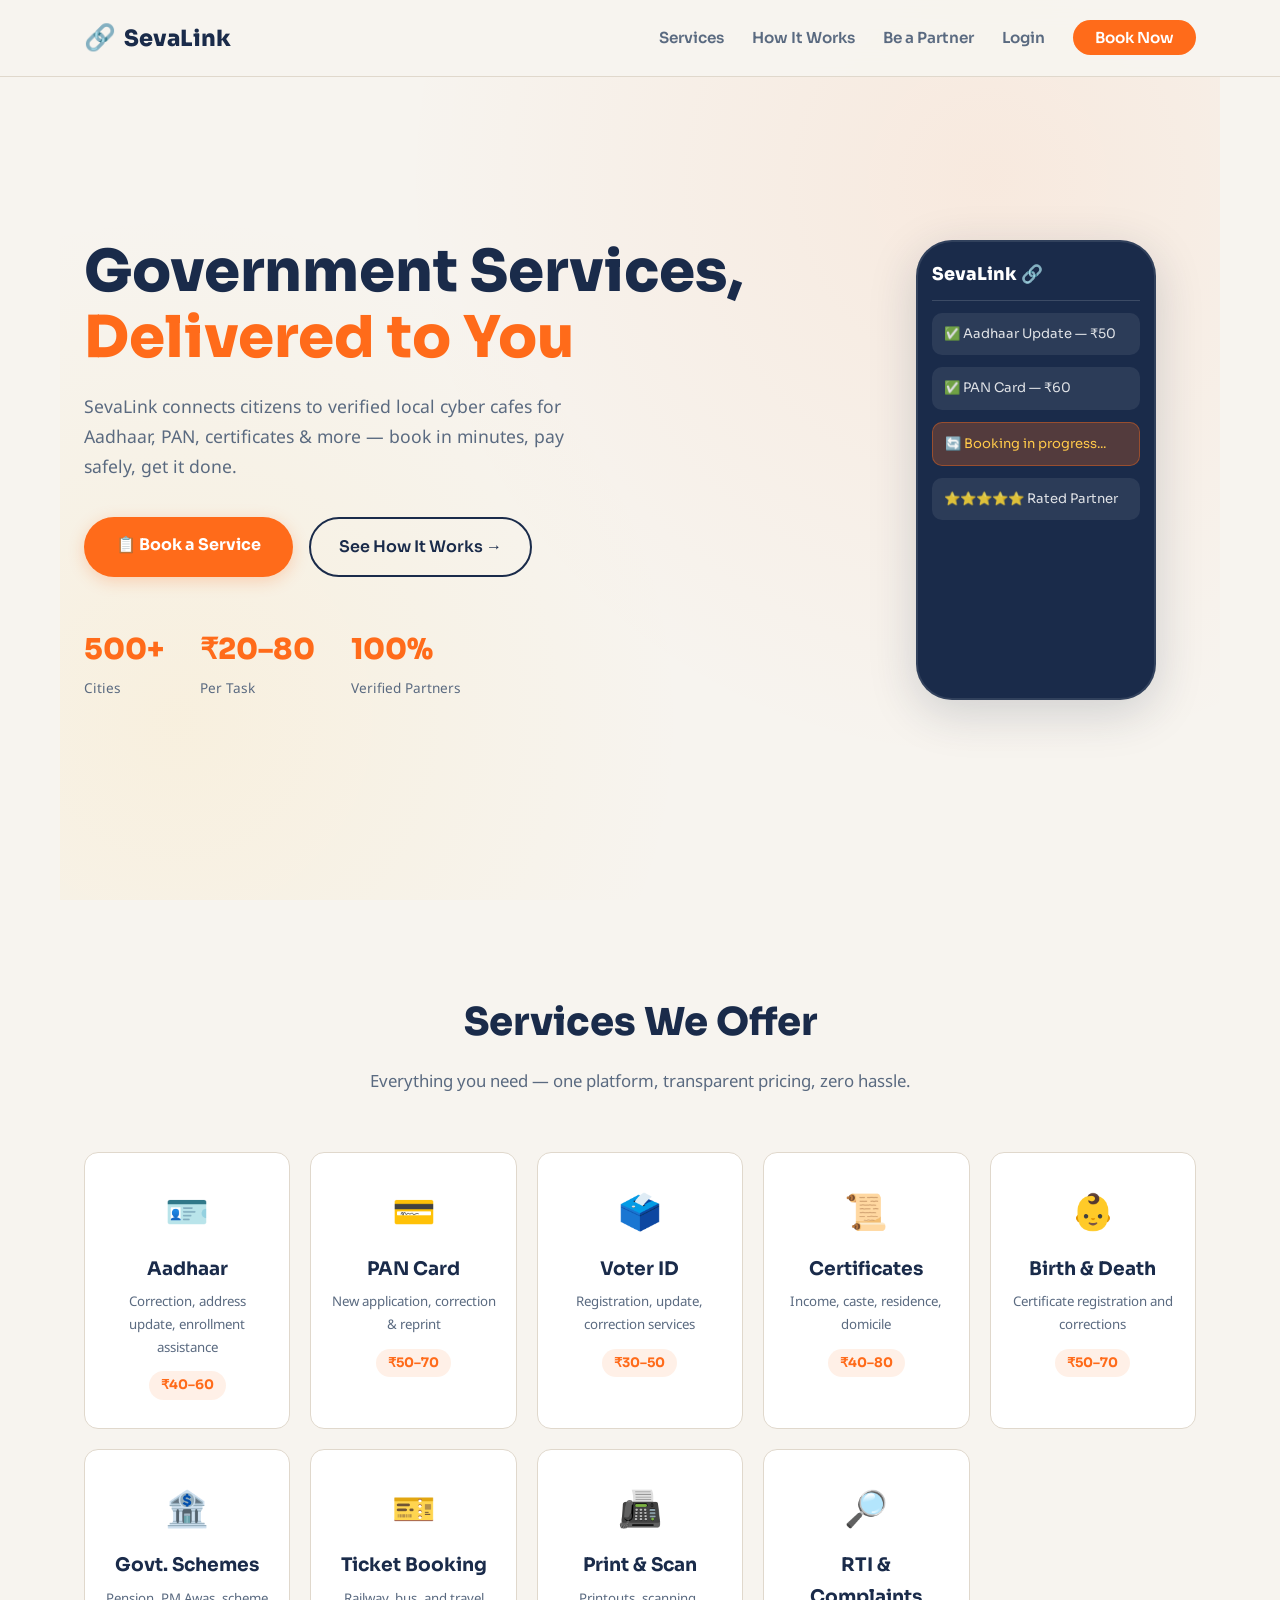
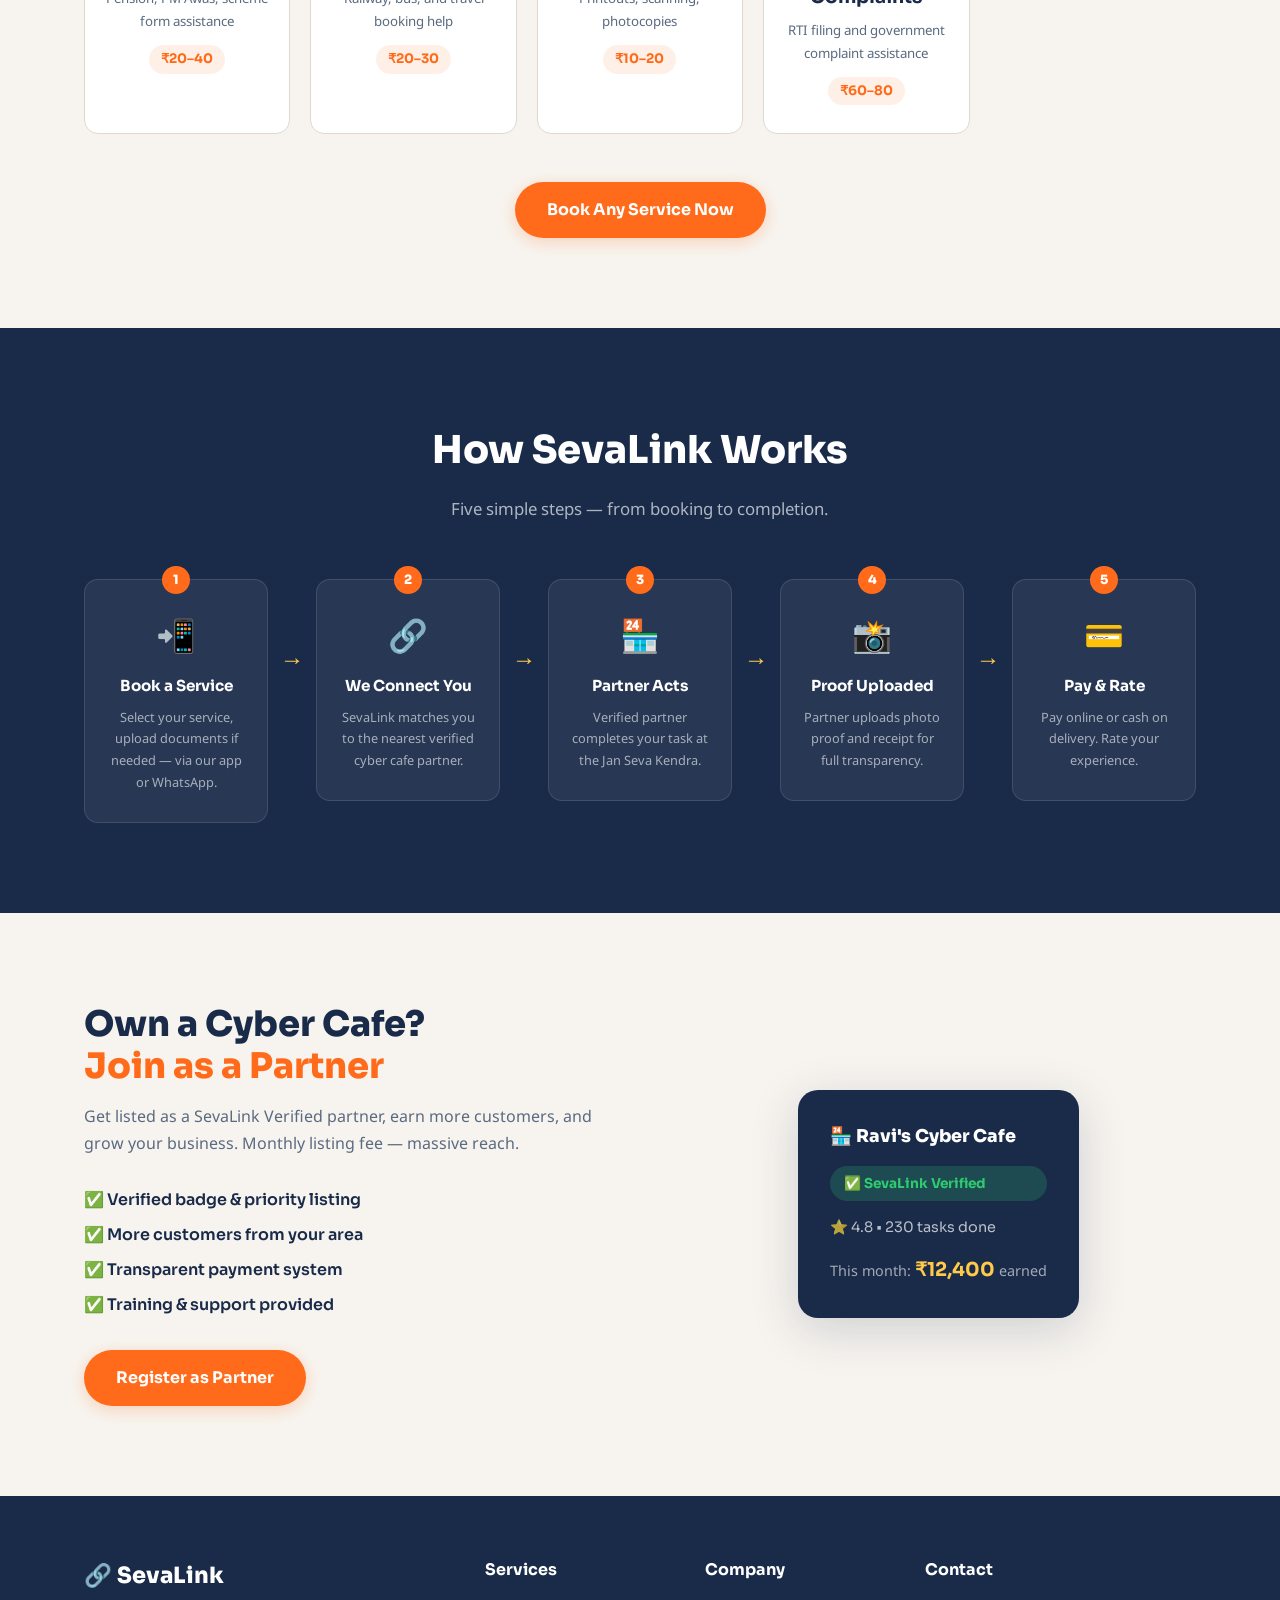
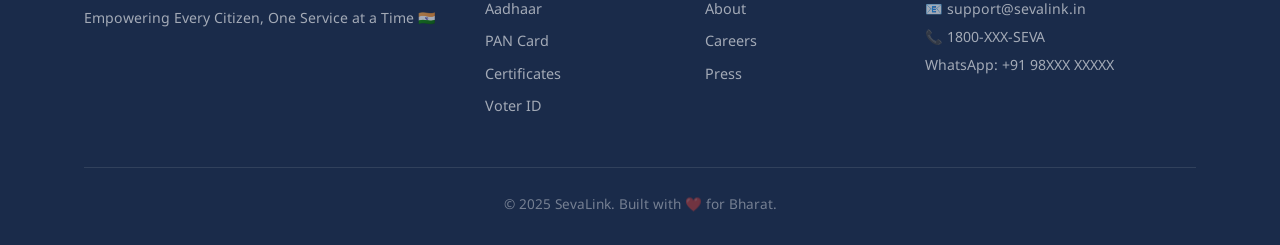
==== index.html @ eb8c68ed "Initial commit via Netlify [skip ci]" ====
<!DOCTYPE html>
<html lang="en">

<head>
  <meta charset="UTF-8" />
  <meta name="viewport" content="width=device-width, initial-scale=1.0" />
  <title>SevaLink — Connecting Citizens to Government Services</title>
  <link rel="stylesheet" href="css/style.css" />
  <link rel="preconnect" href="https://fonts.googleapis.com" />
  <link
    href="https://fonts.googleapis.com/css2?family=Sora:wght@300;400;600;700;800&family=Noto+Sans:wght@400;500&display=swap"
    rel="stylesheet" />
</head>

<body>

  <!-- NAVBAR -->
  <nav class="navbar" id="navbar">
    <div class="nav-inner">
      <a href="index.html" class="logo">
        <span class="logo-icon">🔗</span>
        <span>SevaLink</span>
      </a>
      <ul class="nav-links">
        <li><a href="#services">Services</a></li>
        <li><a href="#how-it-works">How It Works</a></li>
        <li><a href="#partner">Be a Partner</a></li>
        <li><a href="pages/login.html">Login</a></li>
        <li><a href="pages/book.html" class="btn-nav">Book Now</a></li>
      </ul>
      <button class="hamburger" id="hamburger">&#9776;</button>
    </div>
    <div class="mobile-menu" id="mobileMenu">
      <a href="#services">Services</a>
      <a href="#how-it-works">How It Works</a>
      <a href="pages/login.html">Login</a>
      <a href="pages/book.html">Book Now</a>
    </div>
  </nav>

  <!-- HERO -->
  <section class="hero">
    <div class="hero-bg-pattern"></div>
    <div class="hero-content">

      <h1>Government Services,<br /><span class="highlight">Delivered to You</span></h1>
      <p class="hero-sub">SevaLink connects citizens to verified local cyber cafes for Aadhaar, PAN, certificates & more
        — book in minutes, pay safely, get it done.</p>
      <div class="hero-actions">
        <a href="pages/book.html" class="btn-primary">📋 Book a Service</a>
        <a href="#how-it-works" class="btn-ghost">See How It Works →</a>
      </div>
      <div class="hero-stats">
        <div class="stat"><span>500+</span><small>Cities</small></div>
        <div class="stat"><span>₹20–80</span><small>Per Task</small></div>
        <div class="stat"><span>100%</span><small>Verified Partners</small></div>
      </div>
    </div>
    <div class="hero-illustration">
      <div class="phone-mockup">
        <div class="phone-screen">
          <div class="phone-header">SevaLink 🔗</div>
          <div class="phone-item">✅ Aadhaar Update — ₹50</div>
          <div class="phone-item">✅ PAN Card — ₹60</div>
          <div class="phone-item active">🔄 Booking in progress...</div>
          <div class="phone-item">⭐⭐⭐⭐⭐ Rated Partner</div>
        </div>
      </div>
    </div>
  </section>

  <!-- SERVICES -->
  <section class="section" id="services">
    <div class="container">
      <h2 class="section-title">Services We Offer</h2>
      <p class="section-sub">Everything you need — one platform, transparent pricing, zero hassle.</p>
      <div class="services-grid">
        <div class="service-card">
          <div class="svc-icon">🪪</div>
          <h3>Aadhaar</h3>
          <p>Correction, address update, enrollment assistance</p><span class="price">₹40–60</span>
        </div>
        <div class="service-card">
          <div class="svc-icon">💳</div>
          <h3>PAN Card</h3>
          <p>New application, correction & reprint</p><span class="price">₹50–70</span>
        </div>
        <div class="service-card">
          <div class="svc-icon">🗳️</div>
          <h3>Voter ID</h3>
          <p>Registration, update, correction services</p><span class="price">₹30–50</span>
        </div>
        <div class="service-card">
          <div class="svc-icon">📜</div>
          <h3>Certificates</h3>
          <p>Income, caste, residence, domicile</p><span class="price">₹40–80</span>
        </div>
        <div class="service-card">
          <div class="svc-icon">👶</div>
          <h3>Birth & Death</h3>
          <p>Certificate registration and corrections</p><span class="price">₹50–70</span>
        </div>
        <div class="service-card">
          <div class="svc-icon">🏦</div>
          <h3>Govt. Schemes</h3>
          <p>Pension, PM Awas, scheme form assistance</p><span class="price">₹20–40</span>
        </div>
        <div class="service-card">
          <div class="svc-icon">🎫</div>
          <h3>Ticket Booking</h3>
          <p>Railway, bus, and travel booking help</p><span class="price">₹20–30</span>
        </div>
        <div class="service-card">
          <div class="svc-icon">📠</div>
          <h3>Print & Scan</h3>
          <p>Printouts, scanning, photocopies</p><span class="price">₹10–20</span>
        </div>
        <div class="service-card">
          <div class="svc-icon">🔎</div>
          <h3>RTI & Complaints</h3>
          <p>RTI filing and government complaint assistance</p><span class="price">₹60–80</span>
        </div>
      </div>
      <div class="cta-center">
        <a href="pages/book.html" class="btn-primary">Book Any Service Now</a>
      </div>
    </div>
  </section>

  <!-- HOW IT WORKS -->
  <section class="section bg-dark" id="how-it-works">
    <div class="container">
      <h2 class="section-title light">How SevaLink Works</h2>
      <p class="section-sub light">Five simple steps — from booking to completion.</p>
      <div class="steps">
        <div class="step">
          <div class="step-num">1</div>
          <div class="step-icon">📲</div>
          <h3>Book a Service</h3>
          <p>Select your service, upload documents if needed — via our app or WhatsApp.</p>
        </div>
        <div class="step-arrow">→</div>
        <div class="step">
          <div class="step-num">2</div>
          <div class="step-icon">🔗</div>
          <h3>We Connect You</h3>
          <p>SevaLink matches you to the nearest verified cyber cafe partner.</p>
        </div>
        <div class="step-arrow">→</div>
        <div class="step">
          <div class="step-num">3</div>
          <div class="step-icon">🏪</div>
          <h3>Partner Acts</h3>
          <p>Verified partner completes your task at the Jan Seva Kendra.</p>
        </div>
        <div class="step-arrow">→</div>
        <div class="step">
          <div class="step-num">4</div>
          <div class="step-icon">📸</div>
          <h3>Proof Uploaded</h3>
          <p>Partner uploads photo proof and receipt for full transparency.</p>
        </div>
        <div class="step-arrow">→</div>
        <div class="step">
          <div class="step-num">5</div>
          <div class="step-icon">💳</div>
          <h3>Pay & Rate</h3>
          <p>Pay online or cash on delivery. Rate your experience.</p>
        </div>
      </div>
    </div>
  </section>

  <!-- PARTNER CTA -->
  <section class="section partner-section" id="partner">
    <div class="container">
      <div class="partner-grid">
        <div>
          <h2>Own a Cyber Cafe?<br /><span class="highlight">Join as a Partner</span></h2>
          <p>Get listed as a SevaLink Verified partner, earn more customers, and grow your business. Monthly listing fee
            — massive reach.</p>
          <ul class="partner-perks">
            <li>✅ Verified badge & priority listing</li>
            <li>✅ More customers from your area</li>
            <li>✅ Transparent payment system</li>
            <li>✅ Training & support provided</li>
          </ul>
          <a href="pages/partner.html" class="btn-primary">Register as Partner</a>
        </div>
        <div class="partner-card-visual">
          <div class="partner-card">
            <div class="pc-top">🏪 Ravi's Cyber Cafe</div>
            <div class="pc-badge">✅ SevaLink Verified</div>
            <div class="pc-stat">⭐ 4.8 • 230 tasks done</div>
            <div class="pc-earn">This month: <strong>₹12,400</strong> earned</div>
          </div>
        </div>
      </div>
    </div>
  </section>

  <!-- FOOTER -->
  <footer class="footer">
    <div class="container">
      <div class="footer-grid">
        <div>
          <div class="logo">🔗 SevaLink</div>
          <p>Empowering Every Citizen, One Service at a Time 🇮🇳</p>
        </div>
        <div>
          <h4>Services</h4>
          <ul>
            <li>Aadhaar</li>
            <li>PAN Card</li>
            <li>Certificates</li>
            <li>Voter ID</li>
          </ul>
        </div>
        <div>
          <h4>Company</h4>
          <ul>
            <li><a href="#">About</a></li>
            <li><a href="#">Careers</a></li>
            <li><a href="#">Press</a></li>
          </ul>
        </div>
        <div>
          <h4>Contact</h4>
          <p>📧 support@sevalink.in</p>
          <p>📞 1800-XXX-SEVA</p>
          <p>WhatsApp: +91 98XXX XXXXX</p>
        </div>
      </div>
      <div class="footer-bottom">© 2025 SevaLink. Built with ❤️ for Bharat.</div>
    </div>
  </footer>

  <script src="js/main.js"></script>
</body>

</html>
---- css/style.css ----
/* ============================================================
   SevaLink — Main Stylesheet
   style.css
   ============================================================ */

/* ---- CSS Variables ---- */
:root {
  --primary: #FF6B1A;
  --primary-dark: #e05800;
  --secondary: #1A2B4A;
  --accent: #FFC94A;
  --bg: #F7F4EF;
  --bg-dark: #1A2B4A;
  --text: #1A2B4A;
  --text-muted: #5A6A80;
  --white: #FFFFFF;
  --card-bg: #FFFFFF;
  --border: #E0D8CC;
  --success: #2ECC71;
  --radius: 14px;
  --shadow: 0 4px 24px rgba(26,43,74,0.10);
  --shadow-lg: 0 12px 48px rgba(26,43,74,0.18);
  --font-head: 'Sora', sans-serif;
  --font-body: 'Noto Sans', sans-serif;
}

/* ---- Reset ---- */
*, *::before, *::after { box-sizing: border-box; margin: 0; padding: 0; }
html { scroll-behavior: smooth; }
body {
  font-family: var(--font-body);
  background: var(--bg);
  color: var(--text);
  line-height: 1.7;
}
a { text-decoration: none; color: inherit; }
ul { list-style: none; }
img { max-width: 100%; }

/* ---- Container ---- */
.container { max-width: 1160px; margin: 0 auto; padding: 0 24px; }

/* ---- Buttons ---- */
.btn-primary {
  display: inline-block;
  background: var(--primary);
  color: var(--white);
  padding: 14px 32px;
  border-radius: 50px;
  font-family: var(--font-head);
  font-weight: 700;
  font-size: 1rem;
  border: none;
  cursor: pointer;
  transition: background 0.2s, transform 0.15s, box-shadow 0.2s;
  box-shadow: 0 4px 16px rgba(255,107,26,0.25);
}
.btn-primary:hover { background: var(--primary-dark); transform: translateY(-2px); box-shadow: 0 8px 24px rgba(255,107,26,0.35); }

.btn-ghost {
  display: inline-block;
  background: transparent;
  color: var(--secondary);
  padding: 14px 28px;
  border-radius: 50px;
  font-family: var(--font-head);
  font-weight: 600;
  border: 2px solid var(--secondary);
  cursor: pointer;
  transition: all 0.2s;
}
.btn-ghost:hover { background: var(--secondary); color: var(--white); }

.btn-nav {
  background: var(--primary);
  color: var(--white) !important;
  padding: 8px 22px;
  border-radius: 50px;
  font-weight: 700;
  font-family: var(--font-head);
  transition: background 0.2s;
}
.btn-nav:hover { background: var(--primary-dark); }

/* ---- Navbar ---- */
.navbar {
  position: fixed; top: 0; left: 0; right: 0; z-index: 1000;
  background: rgba(247,244,239,0.97);
  backdrop-filter: blur(12px);
  border-bottom: 1px solid var(--border);
  transition: box-shadow 0.2s;
}
.navbar.scrolled { box-shadow: var(--shadow); }
.nav-inner {
  display: flex; align-items: center; justify-content: space-between;
  padding: 16px 24px; max-width: 1160px; margin: 0 auto;
}
.logo {
  font-family: var(--font-head); font-weight: 800; font-size: 1.4rem;
  color: var(--secondary); display: flex; align-items: center; gap: 8px;
}
.logo-icon { font-size: 1.6rem; }
.nav-links { display: flex; align-items: center; gap: 28px; }
.nav-links li a {
  font-family: var(--font-head); font-weight: 600; color: var(--text-muted);
  transition: color 0.2s; font-size: 0.95rem;
}
.nav-links li a:hover { color: var(--primary); }
.hamburger { display: none; font-size: 1.6rem; background: none; border: none; cursor: pointer; color: var(--secondary); }
.mobile-menu { display: none; flex-direction: column; gap: 0; background: var(--white); border-top: 1px solid var(--border); }
.mobile-menu a { padding: 14px 24px; font-family: var(--font-head); font-weight: 600; color: var(--text); border-bottom: 1px solid var(--border); }
.mobile-menu.open { display: flex; }

/* ---- Hero ---- */
.hero {
  min-height: 100vh;
  display: flex; align-items: center;
  padding: 120px 24px 80px;
  max-width: 1160px; margin: 0 auto;
  gap: 60px;
  position: relative; overflow: hidden;
}
.hero-bg-pattern {
  position: absolute; inset: 0; z-index: -1;
  background-image: radial-gradient(circle at 80% 20%, rgba(255,107,26,0.08) 0%, transparent 50%),
                    radial-gradient(circle at 10% 80%, rgba(255,201,74,0.10) 0%, transparent 40%);
}
.hero-content { flex: 1; }
.badge {
  display: inline-block;
  background: rgba(255,107,26,0.12); color: var(--primary);
  padding: 6px 18px; border-radius: 50px; font-weight: 700;
  font-family: var(--font-head); font-size: 0.85rem; margin-bottom: 20px;
  border: 1px solid rgba(255,107,26,0.2);
}
.hero-content h1 {
  font-family: var(--font-head); font-size: clamp(2.2rem, 5vw, 3.6rem);
  font-weight: 800; line-height: 1.15; color: var(--secondary); margin-bottom: 20px;
}
.highlight { color: var(--primary); }
.hero-sub { font-size: 1.1rem; color: var(--text-muted); margin-bottom: 36px; max-width: 520px; }
.hero-actions { display: flex; gap: 16px; flex-wrap: wrap; margin-bottom: 48px; }
.hero-stats { display: flex; gap: 36px; }
.stat span { display: block; font-family: var(--font-head); font-size: 1.8rem; font-weight: 800; color: var(--primary); }
.stat small { color: var(--text-muted); font-size: 0.85rem; }

/* ---- Phone Mockup ---- */
.hero-illustration { flex: 0 0 320px; display: flex; justify-content: center; }
.phone-mockup {
  width: 240px; height: 460px;
  background: var(--secondary);
  border-radius: 36px;
  padding: 20px 16px;
  box-shadow: var(--shadow-lg), inset 0 0 0 2px rgba(255,255,255,0.1);
  animation: floatPhone 4s ease-in-out infinite;
}
@keyframes floatPhone {
  0%, 100% { transform: translateY(0); }
  50% { transform: translateY(-12px); }
}
.phone-screen { display: flex; flex-direction: column; gap: 12px; }
.phone-header { font-family: var(--font-head); font-weight: 800; color: var(--white); font-size: 1.1rem; padding-bottom: 10px; border-bottom: 1px solid rgba(255,255,255,0.15); }
.phone-item { background: rgba(255,255,255,0.08); color: rgba(255,255,255,0.85); padding: 10px 12px; border-radius: 10px; font-size: 0.82rem; font-family: var(--font-head); }
.phone-item.active { background: rgba(255,107,26,0.25); color: var(--accent); border: 1px solid rgba(255,107,26,0.4); }

/* ---- Sections ---- */
.section { padding: 90px 0; }
.section-title { font-family: var(--font-head); font-size: clamp(1.8rem, 3vw, 2.6rem); font-weight: 800; color: var(--secondary); text-align: center; margin-bottom: 12px; }
.section-title.light { color: var(--white); }
.section-sub { text-align: center; color: var(--text-muted); margin-bottom: 56px; font-size: 1.05rem; }
.section-sub.light { color: rgba(255,255,255,0.65); }

/* ---- Services Grid ---- */
.services-grid { display: grid; grid-template-columns: repeat(auto-fill, minmax(200px, 1fr)); gap: 20px; margin-bottom: 48px; }
.service-card {
  background: var(--card-bg); border: 1px solid var(--border);
  border-radius: var(--radius); padding: 28px 20px;
  text-align: center; cursor: pointer;
  transition: transform 0.2s, box-shadow 0.2s, border-color 0.2s;
}
.service-card:hover { transform: translateY(-6px); box-shadow: var(--shadow-lg); border-color: var(--primary); }
.svc-icon { font-size: 2.2rem; margin-bottom: 12px; }
.service-card h3 { font-family: var(--font-head); font-weight: 700; color: var(--secondary); margin-bottom: 6px; }
.service-card p { font-size: 0.83rem; color: var(--text-muted); margin-bottom: 12px; }
.price { display: inline-block; background: rgba(255,107,26,0.10); color: var(--primary); font-weight: 700; padding: 3px 12px; border-radius: 50px; font-size: 0.82rem; font-family: var(--font-head); }
.cta-center { text-align: center; }

/* ---- How It Works ---- */
.bg-dark { background: var(--bg-dark); }
.steps { display: flex; align-items: flex-start; justify-content: center; gap: 12px; flex-wrap: wrap; }
.step {
  background: rgba(255,255,255,0.06); border: 1px solid rgba(255,255,255,0.12);
  border-radius: var(--radius); padding: 28px 22px; text-align: center;
  flex: 1; min-width: 150px; max-width: 190px;
  position: relative;
}
.step-num {
  position: absolute; top: -14px; left: 50%; transform: translateX(-50%);
  background: var(--primary); color: var(--white); font-family: var(--font-head);
  font-weight: 800; width: 28px; height: 28px; border-radius: 50%;
  display: flex; align-items: center; justify-content: center; font-size: 0.8rem;
}
.step-icon { font-size: 2rem; margin-bottom: 10px; }
.step h3 { font-family: var(--font-head); font-weight: 700; color: var(--white); margin-bottom: 8px; font-size: 0.95rem; }
.step p { font-size: 0.8rem; color: rgba(255,255,255,0.6); }
.step-arrow { font-size: 1.5rem; color: var(--accent); margin-top: 60px; font-weight: 700; flex-shrink: 0; }

/* ---- Partner Section ---- */
.partner-section { background: var(--bg); }
.partner-grid { display: grid; grid-template-columns: 1fr 1fr; gap: 80px; align-items: center; }
.partner-grid h2 { font-family: var(--font-head); font-size: 2.2rem; font-weight: 800; color: var(--secondary); margin-bottom: 16px; line-height: 1.2; }
.partner-grid p { color: var(--text-muted); margin-bottom: 28px; }
.partner-perks { margin-bottom: 32px; display: flex; flex-direction: column; gap: 8px; }
.partner-perks li { font-family: var(--font-head); font-weight: 600; color: var(--text); }
.partner-card-visual { display: flex; justify-content: center; }
.partner-card {
  background: var(--secondary); border-radius: 20px;
  padding: 32px; min-width: 260px;
  box-shadow: var(--shadow-lg);
  display: flex; flex-direction: column; gap: 14px;
}
.pc-top { font-family: var(--font-head); font-weight: 800; color: var(--white); font-size: 1.1rem; }
.pc-badge { background: rgba(46,204,113,0.2); color: #2ECC71; padding: 6px 14px; border-radius: 50px; font-family: var(--font-head); font-weight: 700; font-size: 0.85rem; display: inline-block; }
.pc-stat { color: rgba(255,255,255,0.7); font-family: var(--font-head); font-size: 0.9rem; }
.pc-earn { color: rgba(255,255,255,0.6); font-size: 0.9rem; }
.pc-earn strong { color: var(--accent); font-family: var(--font-head); font-size: 1.2rem; }

/* ---- Footer ---- */
.footer { background: var(--secondary); color: rgba(255,255,255,0.75); padding: 60px 0 30px; }
.footer .logo { color: var(--white); margin-bottom: 12px; }
.footer-grid { display: grid; grid-template-columns: 2fr 1fr 1fr 1.5fr; gap: 40px; margin-bottom: 48px; }
.footer-grid h4 { font-family: var(--font-head); font-weight: 700; color: var(--white); margin-bottom: 14px; }
.footer-grid ul { display: flex; flex-direction: column; gap: 8px; }
.footer-grid ul li, .footer-grid ul li a { color: rgba(255,255,255,0.6); font-size: 0.9rem; transition: color 0.2s; }
.footer-grid ul li a:hover { color: var(--primary); }
.footer-grid p { font-size: 0.88rem; color: rgba(255,255,255,0.6); margin-bottom: 4px; }
.footer-bottom { border-top: 1px solid rgba(255,255,255,0.1); padding-top: 24px; text-align: center; color: rgba(255,255,255,0.4); font-size: 0.85rem; }

/* ---- Responsive ---- */
@media (max-width: 900px) {
  .hero { flex-direction: column; text-align: center; padding-top: 100px; }
  .hero-sub { margin: 0 auto 36px; }
  .hero-actions { justify-content: center; }
  .hero-stats { justify-content: center; }
  .hero-illustration { flex: none; }
  .partner-grid { grid-template-columns: 1fr; gap: 40px; }
  .footer-grid { grid-template-columns: 1fr 1fr; }
}
@media (max-width: 680px) {
  .nav-links { display: none; }
  .hamburger { display: block; }
  .steps { flex-direction: column; align-items: center; }
  .step-arrow { transform: rotate(90deg); margin: 0; }
  .footer-grid { grid-template-columns: 1fr; gap: 28px; }
  .services-grid { grid-template-columns: repeat(auto-fill, minmax(160px, 1fr)); }
}

/* ---- Auth Pages ---- */
.auth-page {
  min-height: 100vh; display: flex; align-items: center;
  justify-content: center; padding: 100px 24px 60px;
  background: var(--bg);
}
.auth-card {
  background: var(--card-bg); border-radius: 20px;
  padding: 48px 40px; width: 100%; max-width: 440px;
  box-shadow: var(--shadow-lg); border: 1px solid var(--border);
}
.auth-card h2 { font-family: var(--font-head); font-weight: 800; color: var(--secondary); font-size: 1.9rem; margin-bottom: 6px; }
.auth-card p.auth-sub { color: var(--text-muted); margin-bottom: 32px; }
.form-group { margin-bottom: 20px; }
.form-group label { display: block; font-family: var(--font-head); font-weight: 600; color: var(--secondary); margin-bottom: 6px; font-size: 0.9rem; }
.form-group input, .form-group select, .form-group textarea {
  width: 100%; padding: 12px 16px; border: 1px solid var(--border);
  border-radius: 10px; font-family: var(--font-body); font-size: 0.95rem;
  background: var(--bg); color: var(--text); outline: none; transition: border-color 0.2s, box-shadow 0.2s;
}
.form-group input:focus, .form-group select:focus, .form-group textarea:focus {
  border-color: var(--primary); box-shadow: 0 0 0 3px rgba(255,107,26,0.12);
}
.form-group textarea { resize: vertical; min-height: 90px; }
.form-row { display: grid; grid-template-columns: 1fr 1fr; gap: 14px; }
.auth-switch { margin-top: 24px; text-align: center; color: var(--text-muted); font-size: 0.9rem; }
.auth-switch a { color: var(--primary); font-weight: 700; }
.btn-full { width: 100%; text-align: center; display: block; padding: 14px; font-size: 1rem; }
.alert { padding: 14px 18px; border-radius: 10px; margin-bottom: 20px; font-family: var(--font-head); font-weight: 600; font-size: 0.9rem; }
.alert-success { background: rgba(46,204,113,0.15); color: #2ECC71; border: 1px solid rgba(46,204,113,0.3); }
.alert-error { background: rgba(231,76,60,0.12); color: #e74c3c; border: 1px solid rgba(231,76,60,0.3); }

/* ---- Booking Page ---- */
.booking-page { min-height: 100vh; padding: 100px 24px 60px; background: var(--bg); }
.booking-page .container { max-width: 780px; }
.booking-page h2 { font-family: var(--font-head); font-weight: 800; font-size: 2.2rem; color: var(--secondary); margin-bottom: 8px; }
.booking-page > .container > p { color: var(--text-muted); margin-bottom: 36px; }
.booking-card { background: var(--card-bg); border: 1px solid var(--border); border-radius: 20px; padding: 36px; box-shadow: var(--shadow); }
.service-select-grid { display: grid; grid-template-columns: repeat(auto-fill, minmax(130px, 1fr)); gap: 12px; margin-bottom: 28px; }
.svc-btn { background: var(--bg); border: 2px solid var(--border); border-radius: 12px; padding: 14px 10px; text-align: center; cursor: pointer; transition: all 0.2s; font-family: var(--font-head); font-weight: 600; font-size: 0.82rem; color: var(--text); }
.svc-btn:hover, .svc-btn.selected { border-color: var(--primary); background: rgba(255,107,26,0.06); color: var(--primary); }
.svc-btn .svc-em { font-size: 1.6rem; display: block; margin-bottom: 6px; }
.section-label { font-family: var(--font-head); font-weight: 700; color: var(--secondary); font-size: 1rem; margin-bottom: 12px; margin-top: 24px; }
.step-indicator { display: flex; gap: 8px; margin-bottom: 32px; }
.step-dot { flex: 1; height: 6px; border-radius: 3px; background: var(--border); transition: background 0.3s; }
.step-dot.active { background: var(--primary); }

/* ---- Payment Modal ---- */
.modal-overlay { display: none; position: fixed; inset: 0; z-index: 2000; background: rgba(26,43,74,0.55); backdrop-filter: blur(4px); align-items: center; justify-content: center; }
.modal-overlay.open { display: flex; }
.modal-box { background: var(--card-bg); border-radius: 20px; padding: 40px; max-width: 460px; width: 100%; box-shadow: var(--shadow-lg); animation: slideUp 0.25s ease; position: relative; }
@keyframes slideUp { from { transform: translateY(30px); opacity: 0; } to { transform: translateY(0); opacity: 1; } }
.modal-close { position: absolute; top: 16px; right: 20px; font-size: 1.5rem; cursor: pointer; color: var(--text-muted); background: none; border: none; }
.modal-box h3 { font-family: var(--font-head); font-weight: 800; color: var(--secondary); font-size: 1.5rem; margin-bottom: 4px; }
.modal-box p.modal-sub { color: var(--text-muted); margin-bottom: 28px; font-size: 0.9rem; }
.order-summary { background: var(--bg); border-radius: 12px; padding: 18px; margin-bottom: 24px; }
.order-row { display: flex; justify-content: space-between; margin-bottom: 8px; font-size: 0.9rem; }
.order-row:last-child { margin-bottom: 0; font-weight: 700; font-family: var(--font-head); color: var(--primary); border-top: 1px solid var(--border); padding-top: 8px; }
.payment-tabs { display: flex; gap: 10px; margin-bottom: 24px; }
.pay-tab { flex: 1; padding: 10px; border: 2px solid var(--border); border-radius: 10px; text-align: center; cursor: pointer; font-family: var(--font-head); font-weight: 600; font-size: 0.85rem; transition: all 0.2s; }
.pay-tab.active { border-color: var(--primary); background: rgba(255,107,26,0.08); color: var(--primary); }
.pay-panel { display: none; }
.pay-panel.active { display: block; }
.success-anim { text-align: center; padding: 20px 0; }
.success-anim .check-icon { font-size: 4rem; margin-bottom: 12px; }
.success-anim h3 { color: var(--success); font-family: var(--font-head); font-size: 1.4rem; }
.success-anim p { color: var(--text-muted); margin-top: 8px; }
.tracking-id { background: rgba(46,204,113,0.1); border: 1px solid rgba(46,204,113,0.3); border-radius: 8px; padding: 10px 16px; margin-top: 14px; font-family: var(--font-head); font-weight: 700; color: #27ae60; font-size: 0.9rem; text-align: center; }

/* ---- Dashboard / Track ---- */
.dashboard-page { min-height: 100vh; padding: 100px 24px 60px; background: var(--bg); }
.order-card { background: var(--card-bg); border: 1px solid var(--border); border-radius: var(--radius); padding: 24px 28px; margin-bottom: 18px; display: flex; align-items: center; gap: 20px; }
.order-status-badge { padding: 5px 14px; border-radius: 50px; font-family: var(--font-head); font-weight: 700; font-size: 0.8rem; }
.status-pending { background: rgba(255,201,74,0.2); color: #b8860b; }
.status-progress { background: rgba(52,152,219,0.15); color: #2980b9; }
.status-done { background: rgba(46,204,113,0.15); color: #27ae60; }
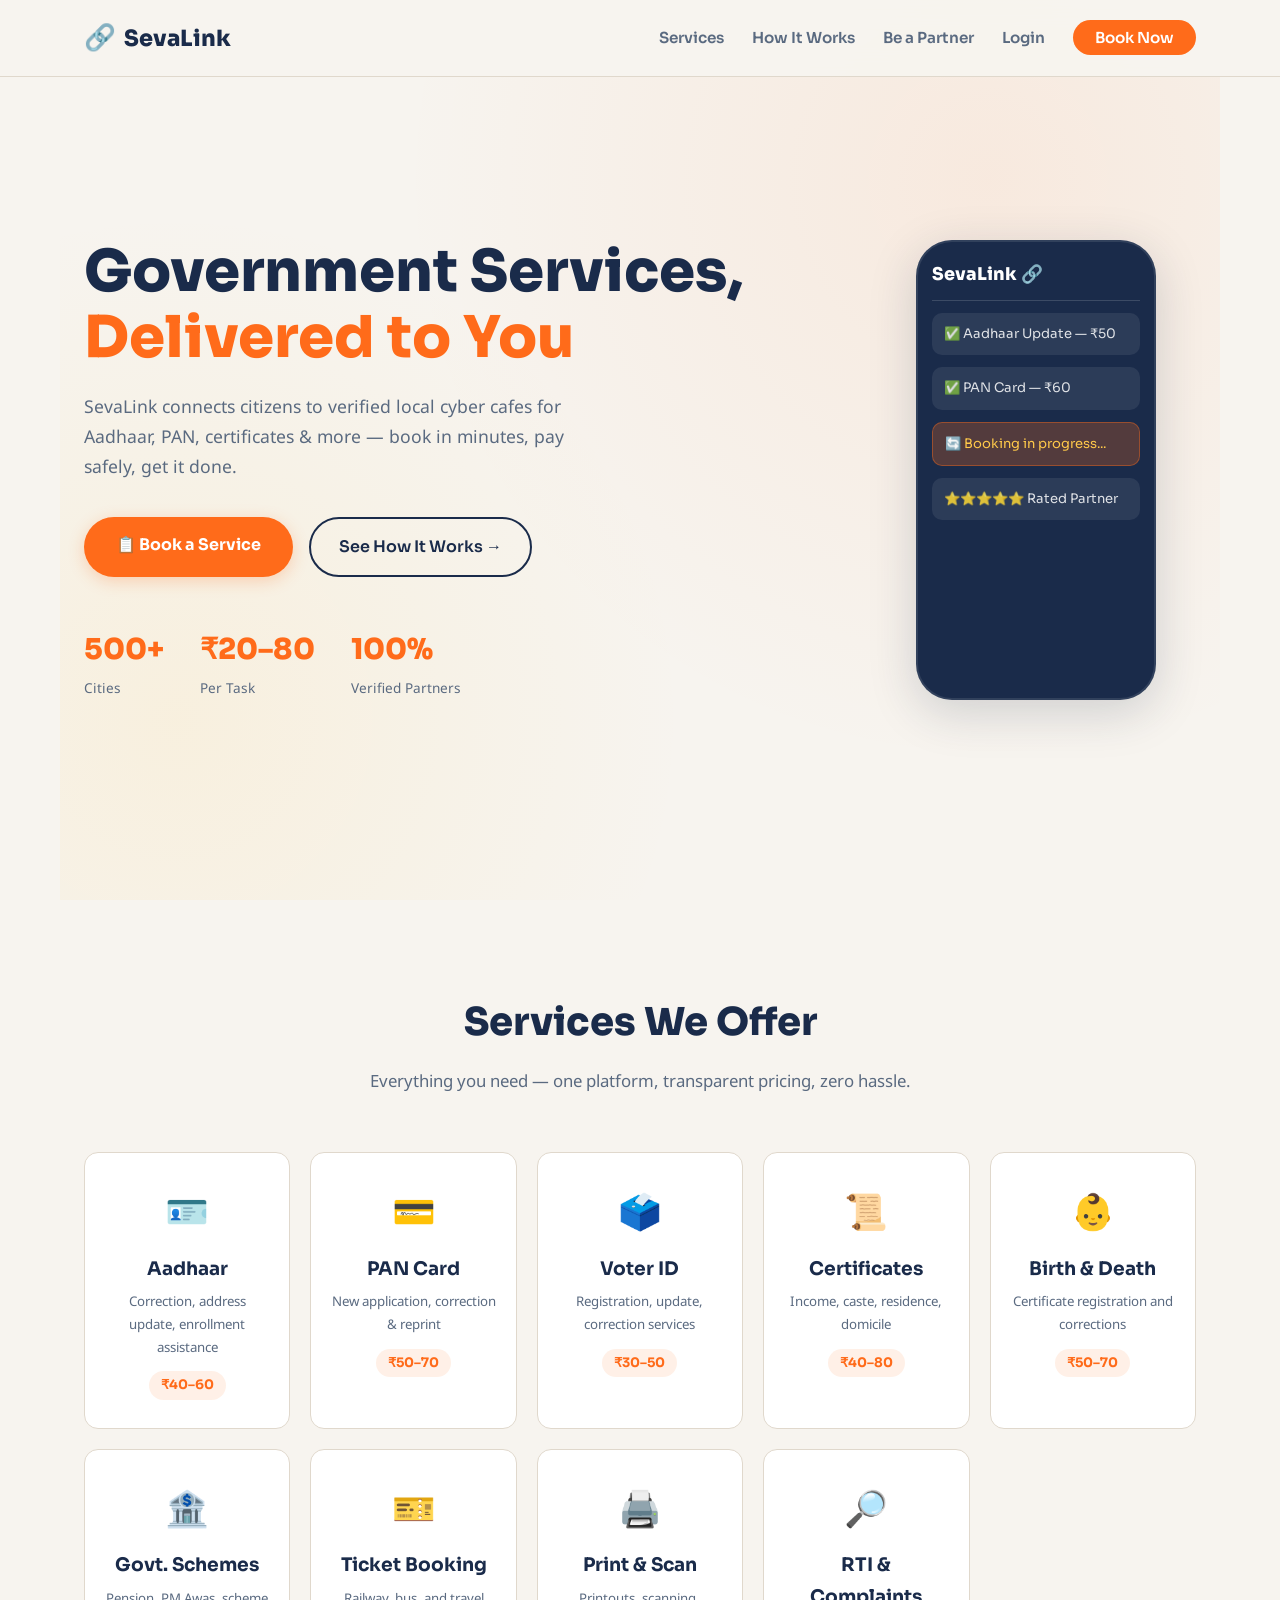
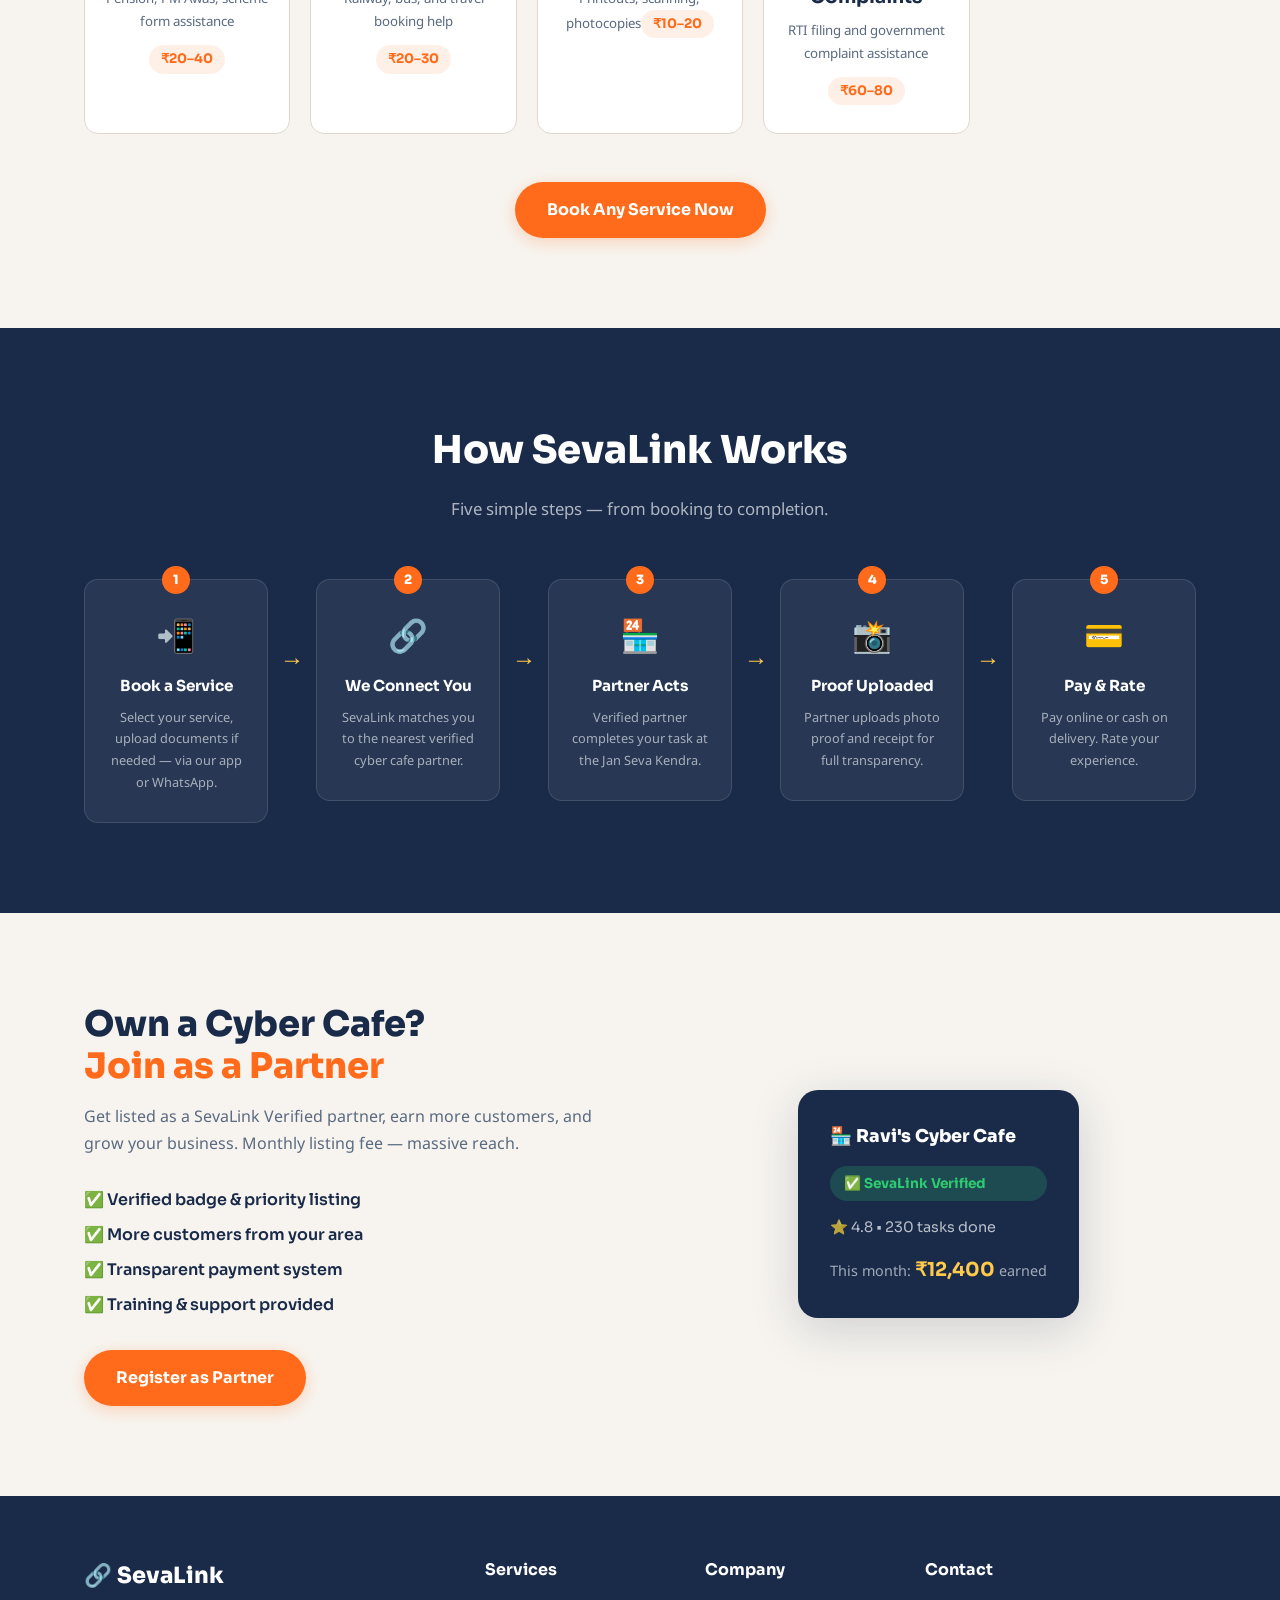
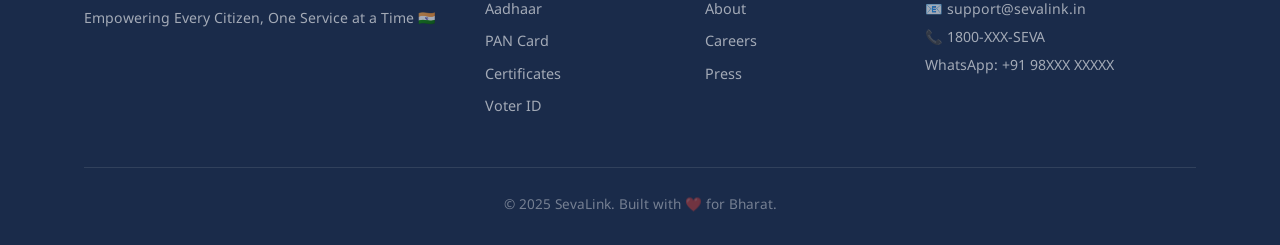
==== commit 02a93f15: "Update index.html" ====
--- a/index.html
+++ b/index.html
@@ -110,11 +110,11 @@
           <h3>Ticket Booking</h3>
           <p>Railway, bus, and travel booking help</p><span class="price">₹20–30</span>
         </div>
-        <div class="service-card">
-          <div class="svc-icon">📠</div>
-          <h3>Print & Scan</h3>
-          <p>Printouts, scanning, photocopies</p><span class="price">₹10–20</span>
-        </div>
+       <div class="service-card" onclick="window.location.href='pages/printorder.html'" style="cursor:pointer;">
+  <div class="svc-icon">🖨️</div>
+  <h3>Print & Scan</h3>
+  <p>Printouts, scanning, photocopies<span class="price">₹10–20</span></p>
+</div>
         <div class="service-card">
           <div class="svc-icon">🔎</div>
           <h3>RTI & Complaints</h3>
@@ -238,4 +238,4 @@
   <script src="js/main.js"></script>
 </body>
 
-</html>+</html>
